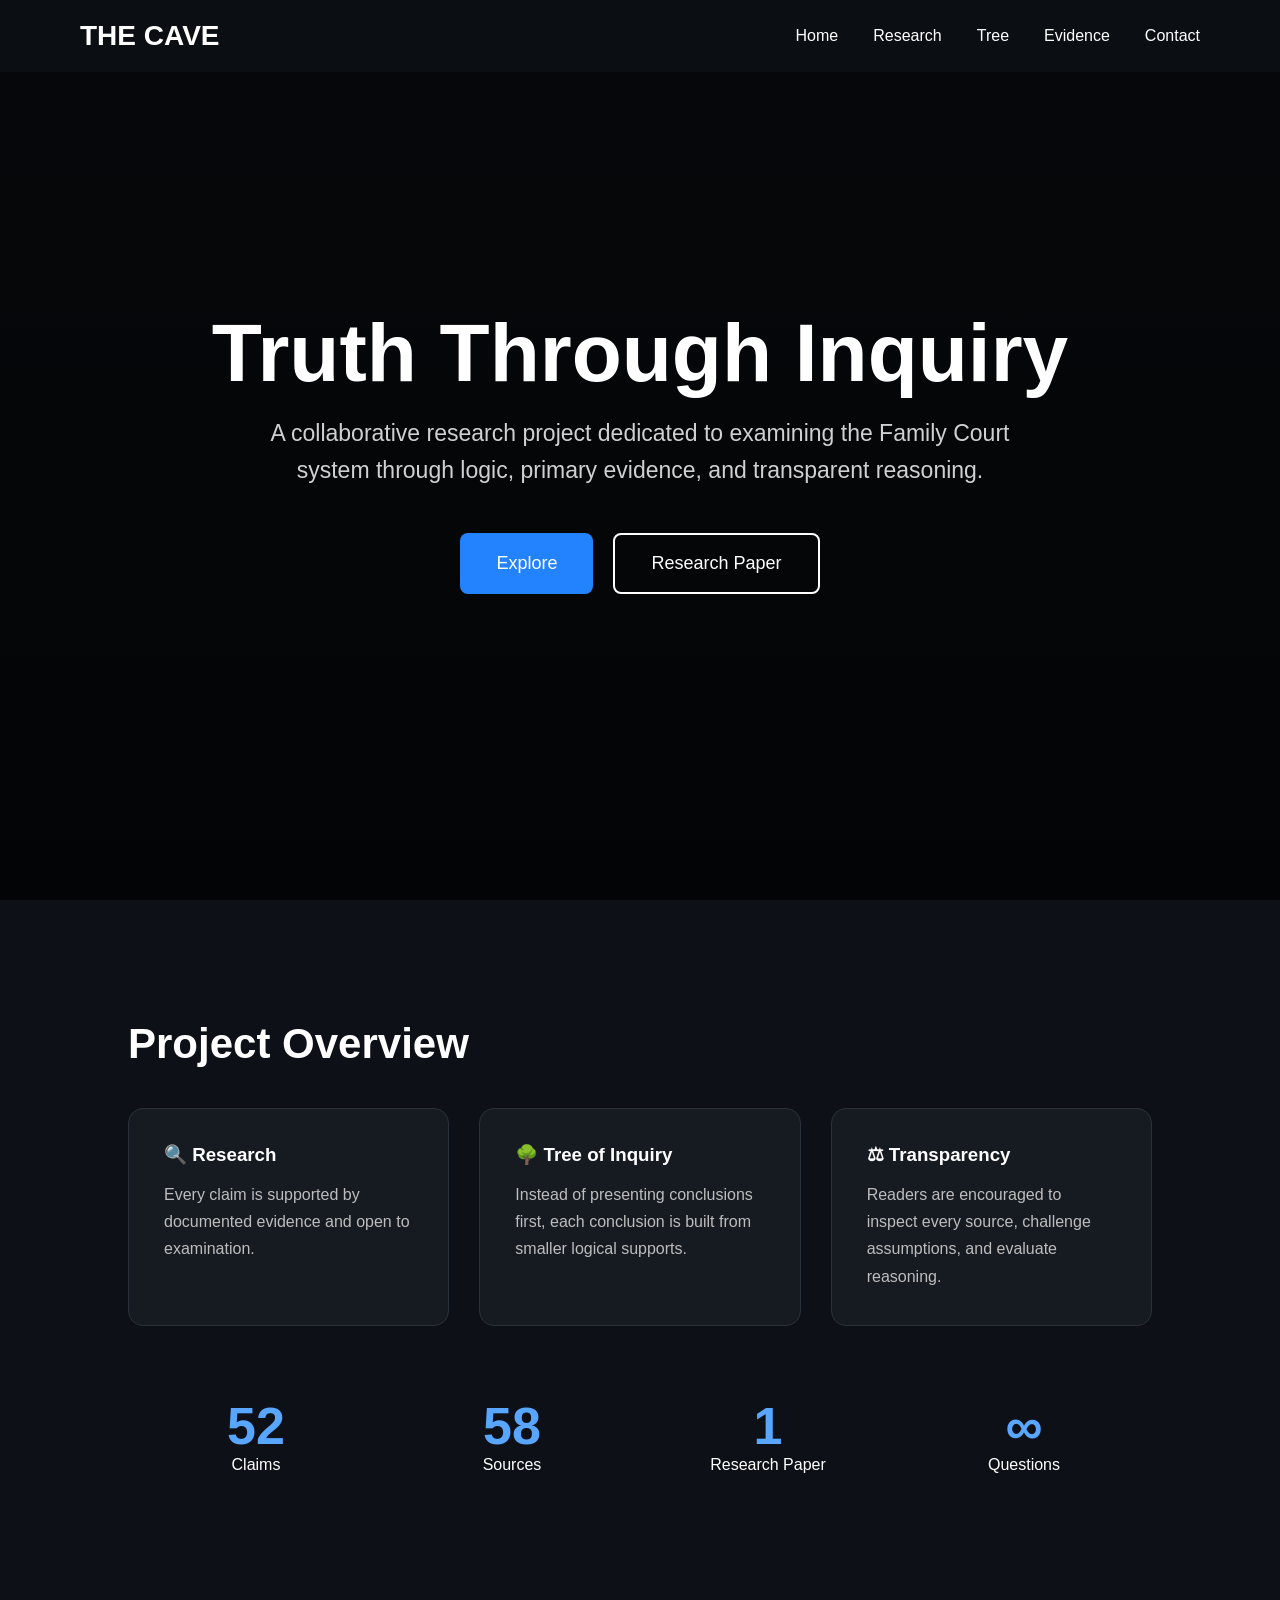
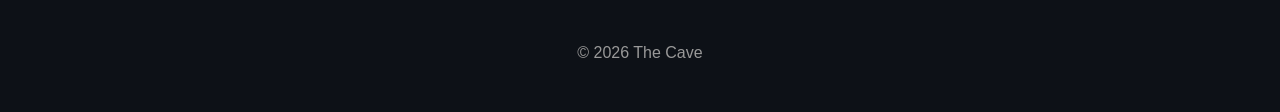
==== index.html @ 7bc32493 "Update index.html" ====
<!DOCTYPE html>
<html lang="en">
<head>

<meta charset="UTF-8">
<meta name="viewport" content="width=device-width, initial-scale=1.0">

<title>Allegory</title>

<style>

*{
    margin:0;
    padding:0;
    box-sizing:border-box;
}

body{
    background:#0d1117;
    color:white;
    font-family:Segoe UI, Arial, sans-serif;
}

nav{
    position:fixed;
    width:100%;
    top:0;
    left:0;
    padding:20px 80px;
    background:rgba(13,17,23,.85);
    backdrop-filter:blur(12px);
    display:flex;
    justify-content:space-between;
    align-items:center;
    z-index:100;
}

.logo{
    font-size:28px;
    font-weight:bold;
}

nav ul{
    list-style:none;
    display:flex;
    gap:35px;
}

nav a{
    color:white;
    text-decoration:none;
    transition:.3s;
}

nav a:hover{
    color:#58a6ff;
}

.hero{

    height:100vh;

    display:flex;
    flex-direction:column;

    justify-content:center;
    align-items:center;

    text-align:center;

    background:
    linear-gradient(rgba(0,0,0,.55),rgba(0,0,0,.75)),
    url("https://images.unsplash.com/photo-1500530855697-b586d89ba3ee?auto=format&fit=crop&w=1600&q=80");

    background-size:cover;
    background-position:center;

}

.hero h1{

    font-size:82px;

    margin-bottom:15px;

}

.hero p{

    max-width:800px;

    font-size:23px;

    color:#d0d0d0;

    line-height:1.6;

}

.buttons{

    margin-top:45px;

    display:flex;

    gap:20px;

}

button{

    padding:18px 36px;

    border:none;

    border-radius:8px;

    font-size:18px;

    cursor:pointer;

    transition:.25s;

}

.primary{

    background:#2383ff;

    color:white;

}

.primary:hover{

    background:#0d66d0;

}

.secondary{

    background:transparent;

    border:2px solid white;

    color:white;

}

.secondary:hover{

    background:white;

    color:black;

}

.section{

    padding:120px 10%;

}

.section h2{

    font-size:42px;

    margin-bottom:40px;

}

.cards{

    display:grid;

    grid-template-columns:repeat(auto-fit,minmax(280px,1fr));

    gap:30px;

}

.card{

    background:#161b22;

    padding:35px;

    border-radius:15px;

    transition:.25s;

    border:1px solid #2b313a;

}

.card:hover{

    transform:translateY(-8px);

    border-color:#58a6ff;

}

.card h3{

    margin-bottom:15px;

}

.card p{

    color:#bdbdbd;

    line-height:1.7;

}

.stats{

    margin-top:70px;

    display:grid;

    grid-template-columns:repeat(4,1fr);

    text-align:center;

}

.number{

    font-size:52px;

    color:#58a6ff;

    font-weight:bold;

}

footer{

    text-align:center;

    padding:50px;

    color:#999;

}

</style>

</head>

<body>

<nav>

<div class="logo">
THE CAVE
</div>

<ul>

<li><a href="#">Home</a></li>

<li><a href="#">Research</a></li>

<li><a href="#">Tree</a></li>

<li><a href="#">Evidence</a></li>

<li><a href="#">Contact</a></li>

</ul>

</nav>

<section class="hero">

<h1>Truth Through Inquiry</h1>

<p>

A collaborative research project dedicated to examining the Family Court system through logic,
primary evidence, and transparent reasoning.

</p>

<div class="buttons">

<button class="primary" onclick="scrollToSection()">
Explore
</button>

<button class="secondary" onclick="alert('Coming Soon!')">
Research Paper
</button>

</div>

</section>

<section class="section" id="about">

<h2>Project Overview</h2>

<div class="cards">

<div class="card">

<h3>🔍 Research</h3>

<p>

Every claim is supported by documented evidence and open to examination.

</p>

</div>

<div class="card">

<h3>🌳 Tree of Inquiry</h3>

<p>

Instead of presenting conclusions first, each conclusion is built from smaller logical supports.

</p>

</div>

<div class="card">

<h3>⚖ Transparency</h3>

<p>

Readers are encouraged to inspect every source, challenge assumptions, and evaluate reasoning.

</p>

</div>

</div>

<div class="stats">

<div>

<div class="number" id="claims">
0
</div>

Claims

</div>

<div>

<div class="number" id="sources">
0
</div>

Sources

</div>

<div>

<div class="number">
1
</div>

Research Paper

</div>

<div>

<div class="number">
∞
</div>

Questions

</div>

</div>

</section>

<footer>

© 2026 The Cave

</footer>

<script>

function scrollToSection(){

document.getElementById("about").scrollIntoView({

behavior:"smooth"

});

}

function animate(id,target){

let element=document.getElementById(id);

let count=0;

let interval=setInterval(function(){

count++;

element.innerHTML=count;

if(count>=target)

clearInterval(interval);

},25);

}

window.onload=function(){

animate("claims",52);

animate("sources",214);

}

</script>

</body>

</html>
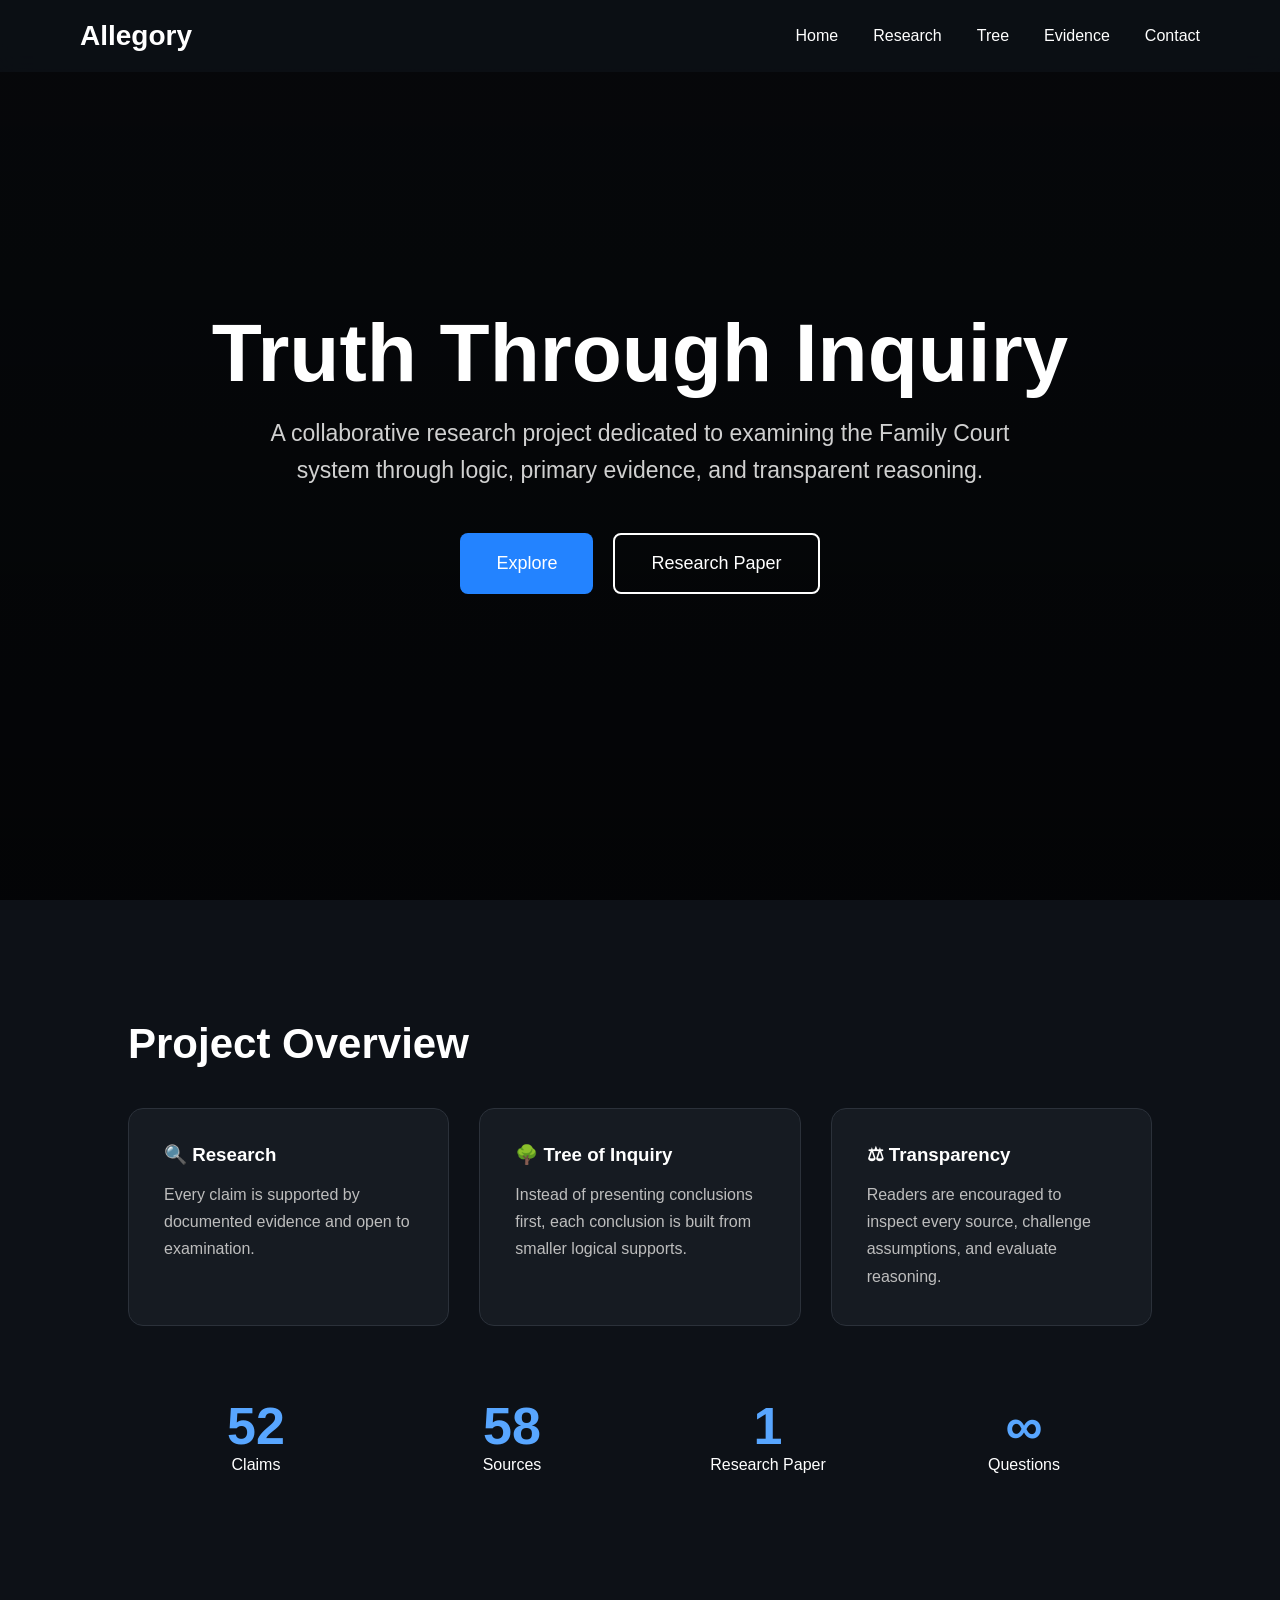
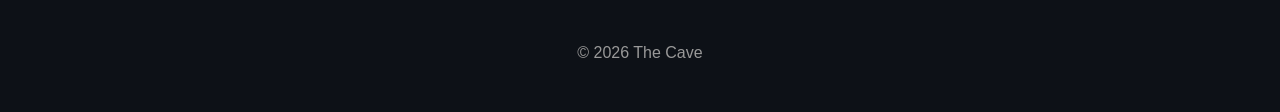
==== commit 5b882209: "Update index.html" ====
--- a/index.html
+++ b/index.html
@@ -256,7 +256,7 @@
 <nav>
 
 <div class="logo">
-THE CAVE
+Allegory
 </div>
 
 <ul>
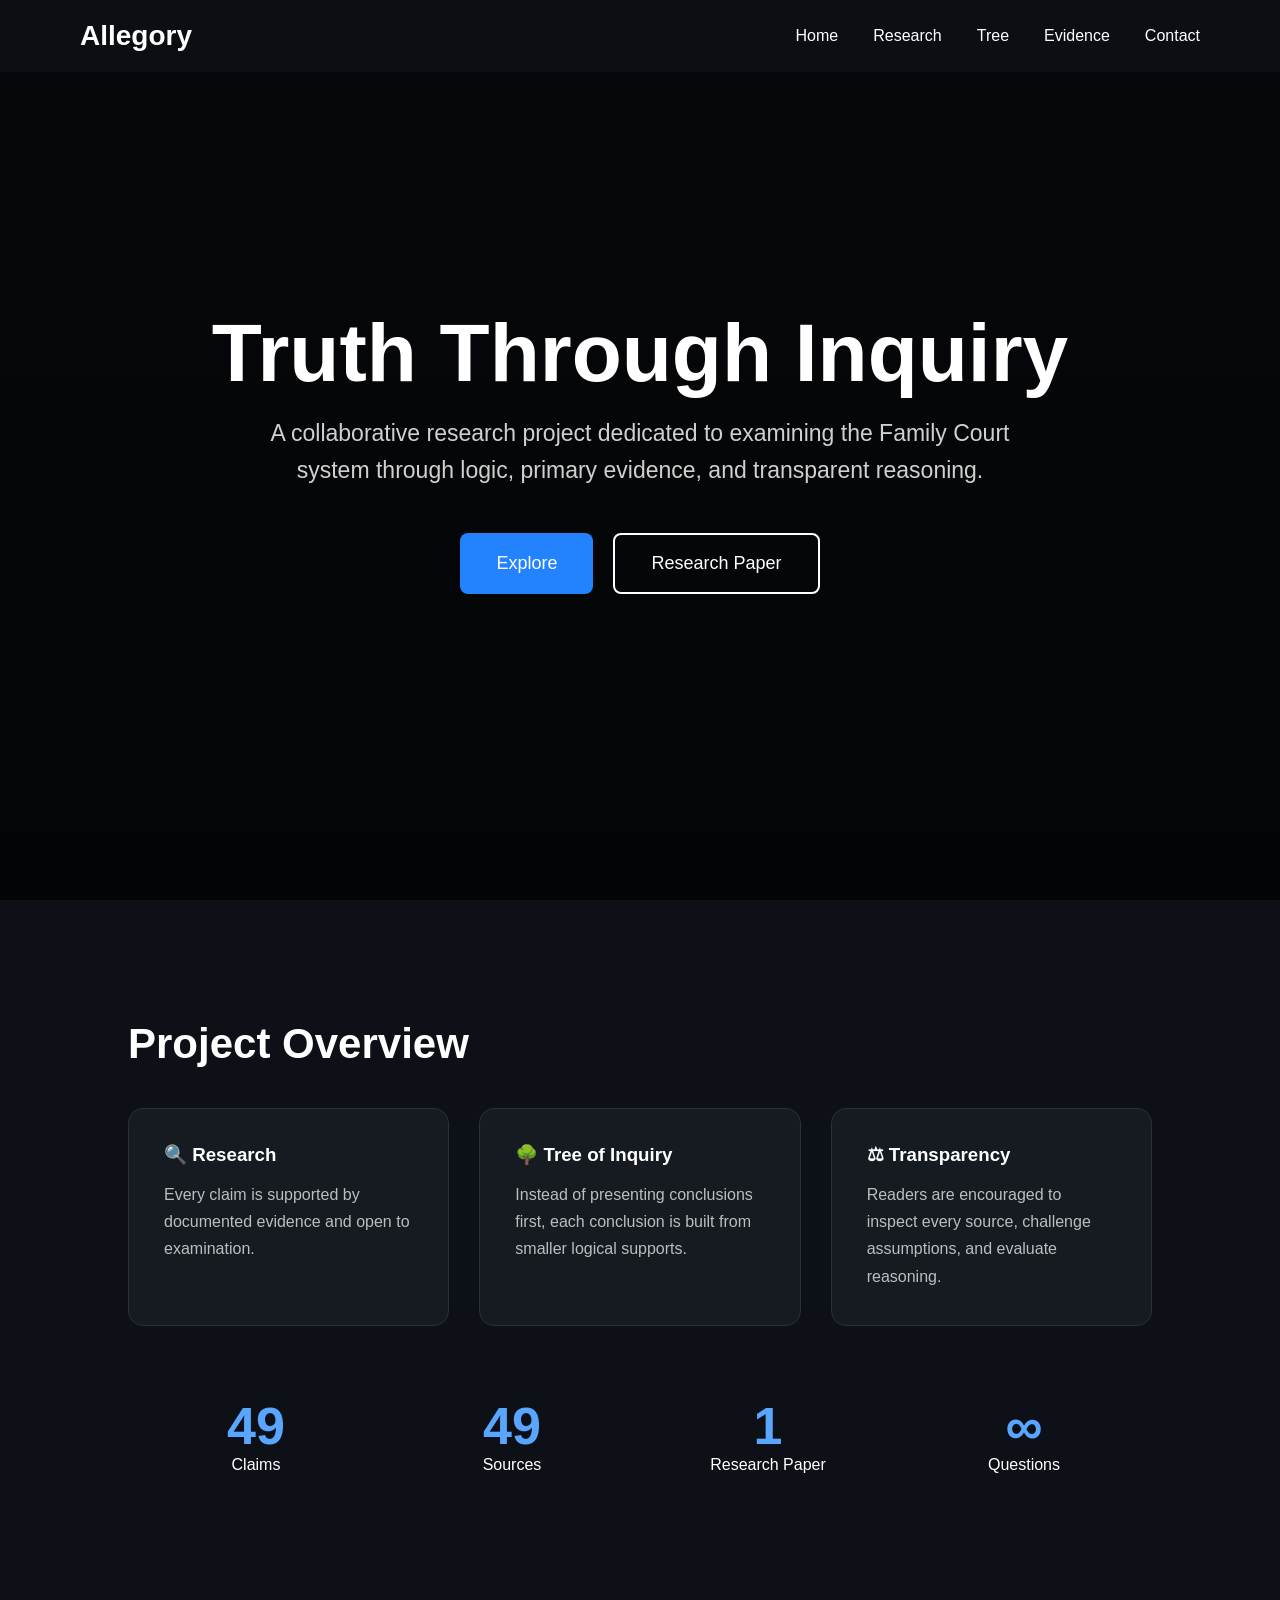
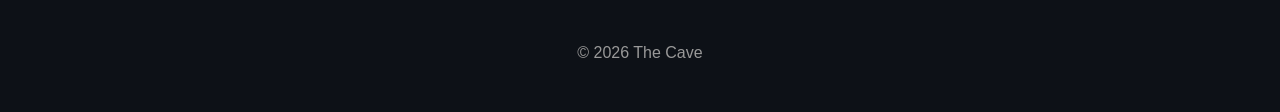
==== commit 782f451c: "Update index.html" ====
--- a/index.html
+++ b/index.html
@@ -265,7 +265,7 @@
 
 <li><a href="#">Research</a></li>
 
-<li><a href="#">Tree</a></li>
+<li><a href="tree.html">Tree</a></li>
 
 <li><a href="#">Evidence</a></li>
 
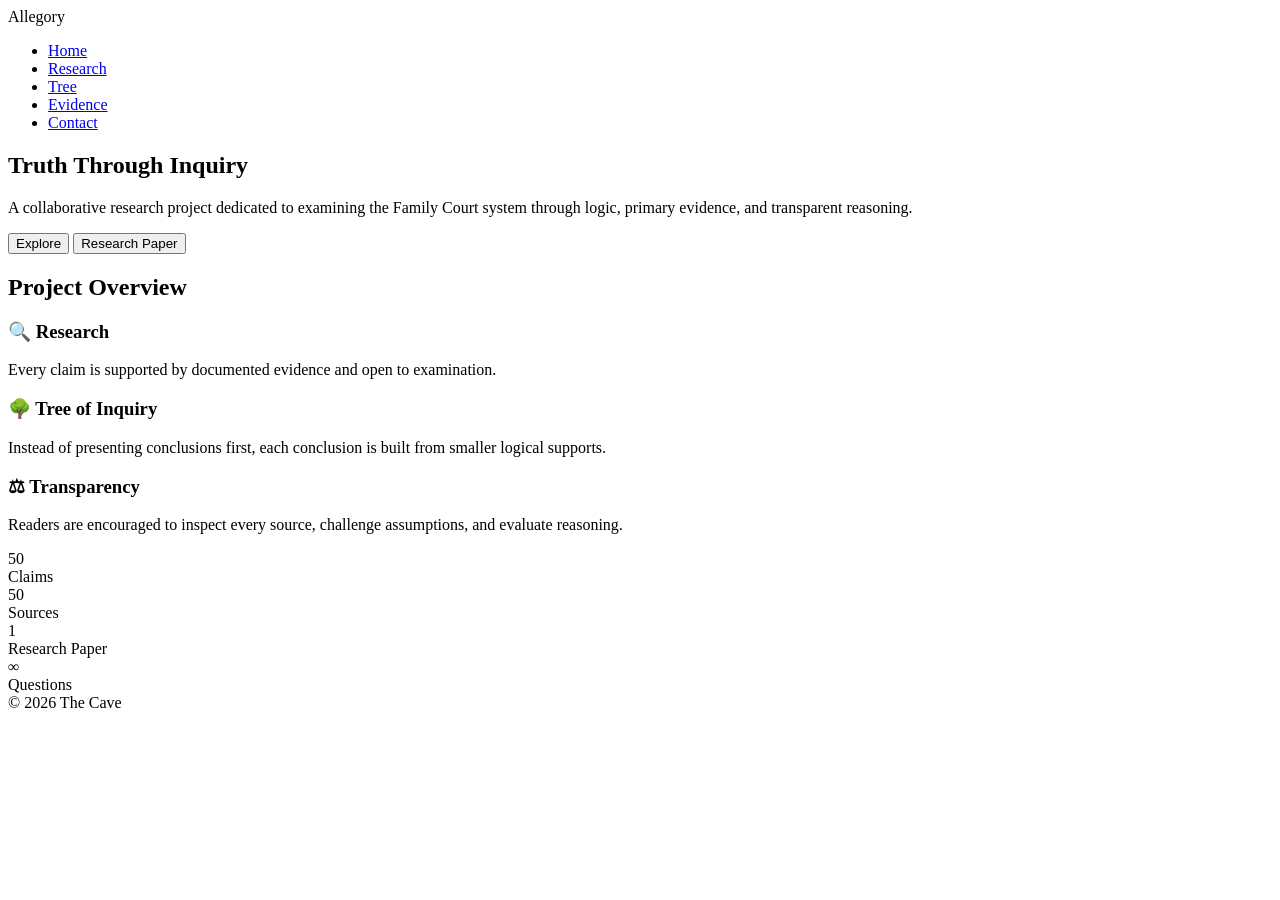
==== commit 08c4b095: "Update index.html" ====
--- a/index.html
+++ b/index.html
@@ -7,248 +7,6 @@
 
 <title>Allegory</title>
 
-<style>
-
-*{
-    margin:0;
-    padding:0;
-    box-sizing:border-box;
-}
-
-body{
-    background:#0d1117;
-    color:white;
-    font-family:Segoe UI, Arial, sans-serif;
-}
-
-nav{
-    position:fixed;
-    width:100%;
-    top:0;
-    left:0;
-    padding:20px 80px;
-    background:rgba(13,17,23,.85);
-    backdrop-filter:blur(12px);
-    display:flex;
-    justify-content:space-between;
-    align-items:center;
-    z-index:100;
-}
-
-.logo{
-    font-size:28px;
-    font-weight:bold;
-}
-
-nav ul{
-    list-style:none;
-    display:flex;
-    gap:35px;
-}
-
-nav a{
-    color:white;
-    text-decoration:none;
-    transition:.3s;
-}
-
-nav a:hover{
-    color:#58a6ff;
-}
-
-.hero{
-
-    height:100vh;
-
-    display:flex;
-    flex-direction:column;
-
-    justify-content:center;
-    align-items:center;
-
-    text-align:center;
-
-    background:
-    linear-gradient(rgba(0,0,0,.55),rgba(0,0,0,.75)),
-    url("https://images.unsplash.com/photo-1500530855697-b586d89ba3ee?auto=format&fit=crop&w=1600&q=80");
-
-    background-size:cover;
-    background-position:center;
-
-}
-
-.hero h1{
-
-    font-size:82px;
-
-    margin-bottom:15px;
-
-}
-
-.hero p{
-
-    max-width:800px;
-
-    font-size:23px;
-
-    color:#d0d0d0;
-
-    line-height:1.6;
-
-}
-
-.buttons{
-
-    margin-top:45px;
-
-    display:flex;
-
-    gap:20px;
-
-}
-
-button{
-
-    padding:18px 36px;
-
-    border:none;
-
-    border-radius:8px;
-
-    font-size:18px;
-
-    cursor:pointer;
-
-    transition:.25s;
-
-}
-
-.primary{
-
-    background:#2383ff;
-
-    color:white;
-
-}
-
-.primary:hover{
-
-    background:#0d66d0;
-
-}
-
-.secondary{
-
-    background:transparent;
-
-    border:2px solid white;
-
-    color:white;
-
-}
-
-.secondary:hover{
-
-    background:white;
-
-    color:black;
-
-}
-
-.section{
-
-    padding:120px 10%;
-
-}
-
-.section h2{
-
-    font-size:42px;
-
-    margin-bottom:40px;
-
-}
-
-.cards{
-
-    display:grid;
-
-    grid-template-columns:repeat(auto-fit,minmax(280px,1fr));
-
-    gap:30px;
-
-}
-
-.card{
-
-    background:#161b22;
-
-    padding:35px;
-
-    border-radius:15px;
-
-    transition:.25s;
-
-    border:1px solid #2b313a;
-
-}
-
-.card:hover{
-
-    transform:translateY(-8px);
-
-    border-color:#58a6ff;
-
-}
-
-.card h3{
-
-    margin-bottom:15px;
-
-}
-
-.card p{
-
-    color:#bdbdbd;
-
-    line-height:1.7;
-
-}
-
-.stats{
-
-    margin-top:70px;
-
-    display:grid;
-
-    grid-template-columns:repeat(4,1fr);
-
-    text-align:center;
-
-}
-
-.number{
-
-    font-size:52px;
-
-    color:#58a6ff;
-
-    font-weight:bold;
-
-}
-
-footer{
-
-    text-align:center;
-
-    padding:50px;
-
-    color:#999;
-
-}
-
-</style>
-
 </head>
 
 <body>
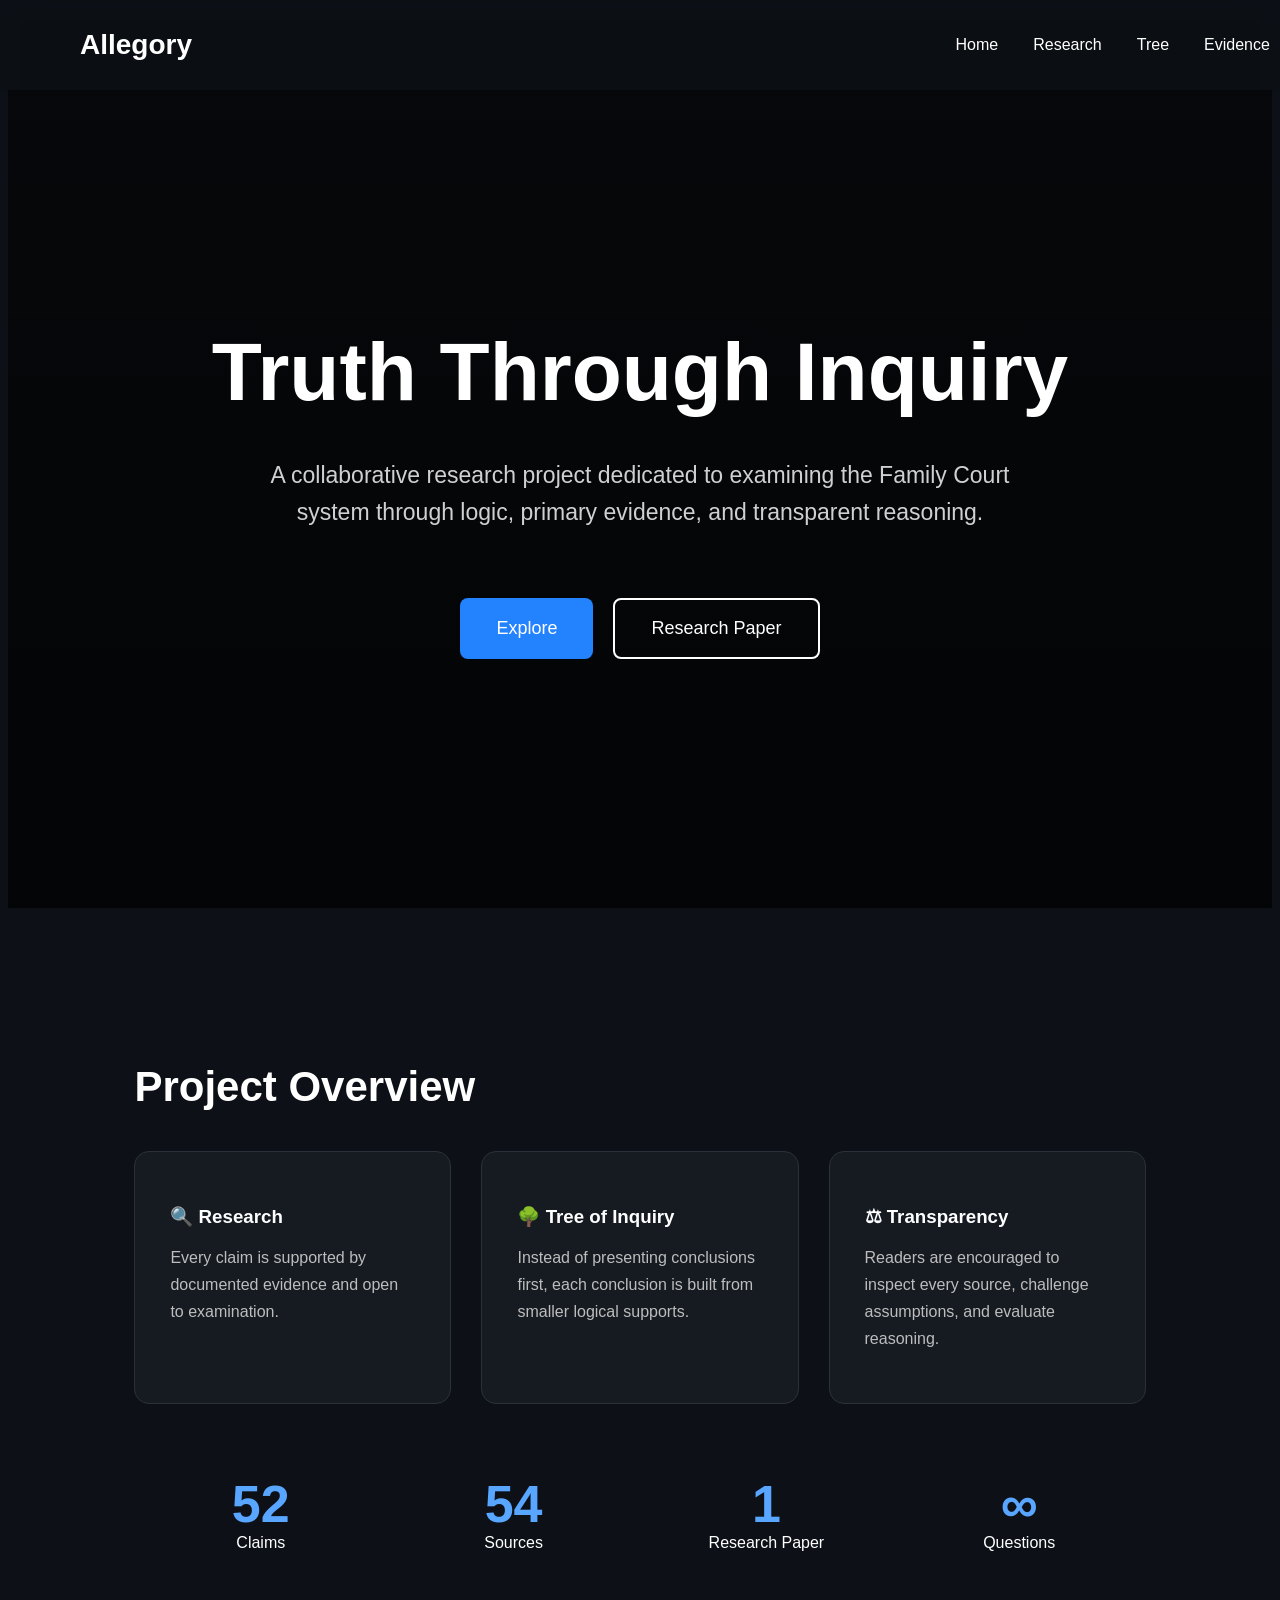
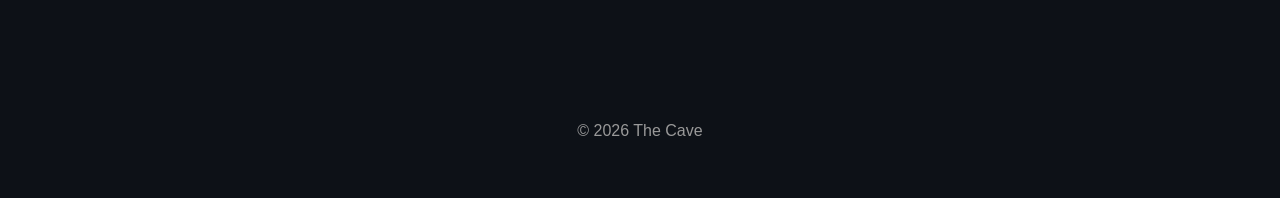
==== commit 2c7bea97: "Update index.html" ====
--- a/index.html
+++ b/index.html
@@ -7,6 +7,8 @@
 
 <title>Allegory</title>
 
+<link rel="stylesheet" href="style.css">
+
 </head>
 
 <body>
--- a/style.css
+++ b/style.css
@@ -0,0 +1,241 @@
+<style>
+
+*{
+    margin:0;
+    padding:0;
+    box-sizing:border-box;
+}
+
+body{
+    background:#0d1117;
+    color:white;
+    font-family:Segoe UI, Arial, sans-serif;
+}
+
+nav{
+    position:fixed;
+    width:100%;
+    top:0;
+    left:0;
+    padding:20px 80px;
+    background:rgba(13,17,23,.85);
+    backdrop-filter:blur(12px);
+    display:flex;
+    justify-content:space-between;
+    align-items:center;
+    z-index:100;
+}
+
+.logo{
+    font-size:28px;
+    font-weight:bold;
+}
+
+nav ul{
+    list-style:none;
+    display:flex;
+    gap:35px;
+}
+
+nav a{
+    color:white;
+    text-decoration:none;
+    transition:.3s;
+}
+
+nav a:hover{
+    color:#58a6ff;
+}
+
+.hero{
+
+    height:100vh;
+
+    display:flex;
+    flex-direction:column;
+
+    justify-content:center;
+    align-items:center;
+
+    text-align:center;
+
+    background:
+    linear-gradient(rgba(0,0,0,.55),rgba(0,0,0,.75)),
+    url("https://images.unsplash.com/photo-1500530855697-b586d89ba3ee?auto=format&fit=crop&w=1600&q=80");
+
+    background-size:cover;
+    background-position:center;
+
+}
+
+.hero h1{
+
+    font-size:82px;
+
+    margin-bottom:15px;
+
+}
+
+.hero p{
+
+    max-width:800px;
+
+    font-size:23px;
+
+    color:#d0d0d0;
+
+    line-height:1.6;
+
+}
+
+.buttons{
+
+    margin-top:45px;
+
+    display:flex;
+
+    gap:20px;
+
+}
+
+button{
+
+    padding:18px 36px;
+
+    border:none;
+
+    border-radius:8px;
+
+    font-size:18px;
+
+    cursor:pointer;
+
+    transition:.25s;
+
+}
+
+.primary{
+
+    background:#2383ff;
+
+    color:white;
+
+}
+
+.primary:hover{
+
+    background:#0d66d0;
+
+}
+
+.secondary{
+
+    background:transparent;
+
+    border:2px solid white;
+
+    color:white;
+
+}
+
+.secondary:hover{
+
+    background:white;
+
+    color:black;
+
+}
+
+.section{
+
+    padding:120px 10%;
+
+}
+
+.section h2{
+
+    font-size:42px;
+
+    margin-bottom:40px;
+
+}
+
+.cards{
+
+    display:grid;
+
+    grid-template-columns:repeat(auto-fit,minmax(280px,1fr));
+
+    gap:30px;
+
+}
+
+.card{
+
+    background:#161b22;
+
+    padding:35px;
+
+    border-radius:15px;
+
+    transition:.25s;
+
+    border:1px solid #2b313a;
+
+}
+
+.card:hover{
+
+    transform:translateY(-8px);
+
+    border-color:#58a6ff;
+
+}
+
+.card h3{
+
+    margin-bottom:15px;
+
+}
+
+.card p{
+
+    color:#bdbdbd;
+
+    line-height:1.7;
+
+}
+
+.stats{
+
+    margin-top:70px;
+
+    display:grid;
+
+    grid-template-columns:repeat(4,1fr);
+
+    text-align:center;
+
+}
+
+.number{
+
+    font-size:52px;
+
+    color:#58a6ff;
+
+    font-weight:bold;
+
+}
+
+footer{
+
+    text-align:center;
+
+    padding:50px;
+
+    color:#999;
+
+}
+
+</style>
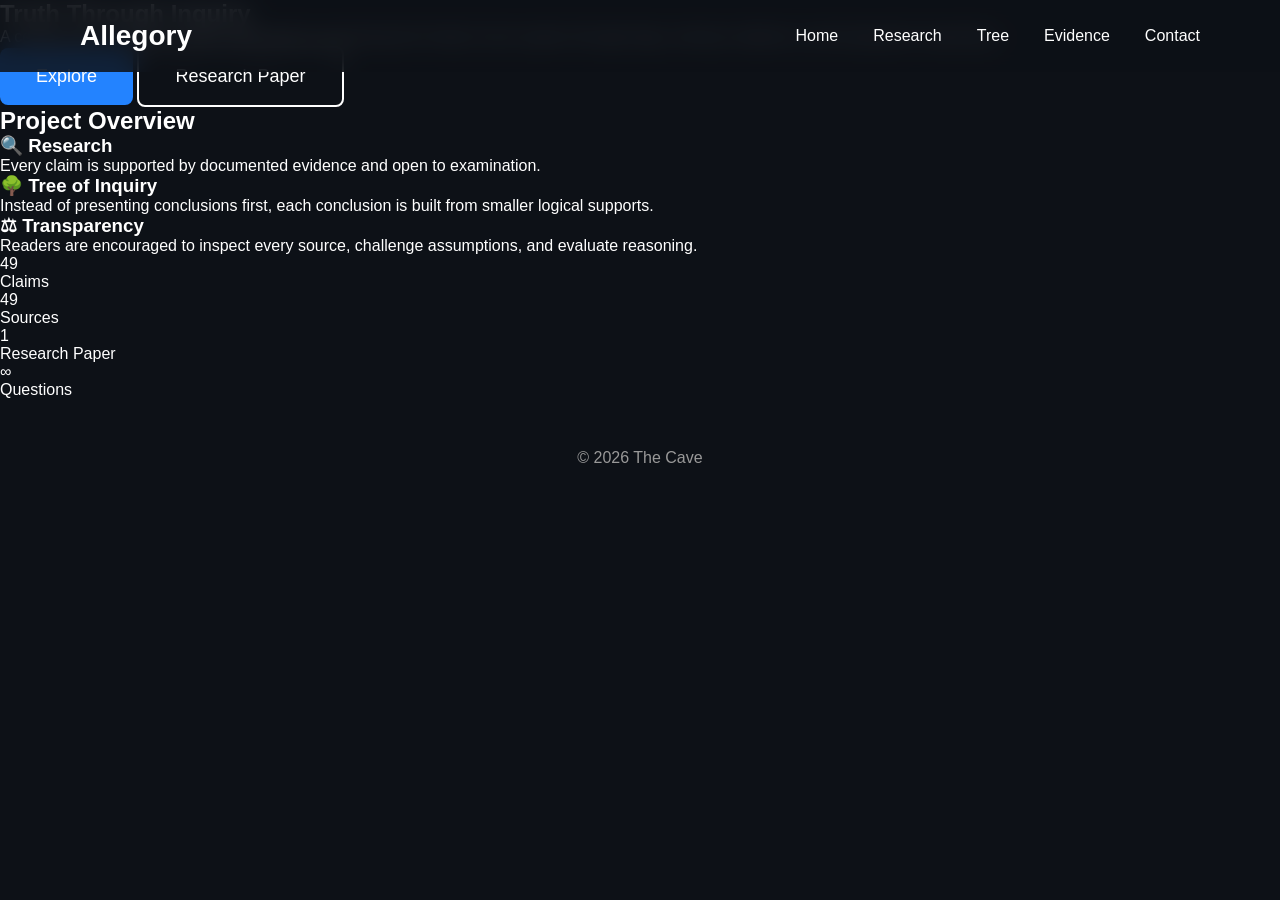
==== commit 91dd4451: "Update index.html" ====
--- a/index.html
+++ b/index.html
@@ -7,7 +7,7 @@
 
 <title>Allegory</title>
 
-<link rel="stylesheet" href="style.css">
+<link rel="stylesheet" href="css/style.css">
 
 </head>
 
--- a/css/style.css
+++ b/css/style.css
@@ -0,0 +1,110 @@
+*{
+    margin:0;
+    padding:0;
+    box-sizing:border-box;
+}
+
+body{
+    background:#0d1117;
+    color:white;
+    font-family:Segoe UI, Arial, sans-serif;
+}
+
+/* ---------- Navigation ---------- */
+
+nav{
+    position:fixed;
+    width:100%;
+    top:0;
+    left:0;
+    padding:20px 80px;
+    background:rgba(13,17,23,.85);
+    backdrop-filter:blur(12px);
+    display:flex;
+    justify-content:space-between;
+    align-items:center;
+    z-index:100;
+}
+
+.logo{
+    font-size:28px;
+    font-weight:bold;
+}
+
+nav ul{
+    list-style:none;
+    display:flex;
+    gap:35px;
+}
+
+nav a{
+    color:white;
+    text-decoration:none;
+    transition:.3s;
+}
+
+nav a:hover{
+    color:#58a6ff;
+}
+
+/* ---------- Shared Buttons ---------- */
+
+button{
+
+    padding:18px 36px;
+
+    border:none;
+
+    border-radius:8px;
+
+    font-size:18px;
+
+    cursor:pointer;
+
+    transition:.25s;
+
+}
+
+.primary{
+
+    background:#2383ff;
+
+    color:white;
+
+}
+
+.primary:hover{
+
+    background:#0d66d0;
+
+}
+
+.secondary{
+
+    background:transparent;
+
+    border:2px solid white;
+
+    color:white;
+
+}
+
+.secondary:hover{
+
+    background:white;
+
+    color:black;
+
+}
+
+/* ---------- Footer ---------- */
+
+footer{
+
+    text-align:center;
+
+    padding:50px;
+
+    color:#999;
+
+}
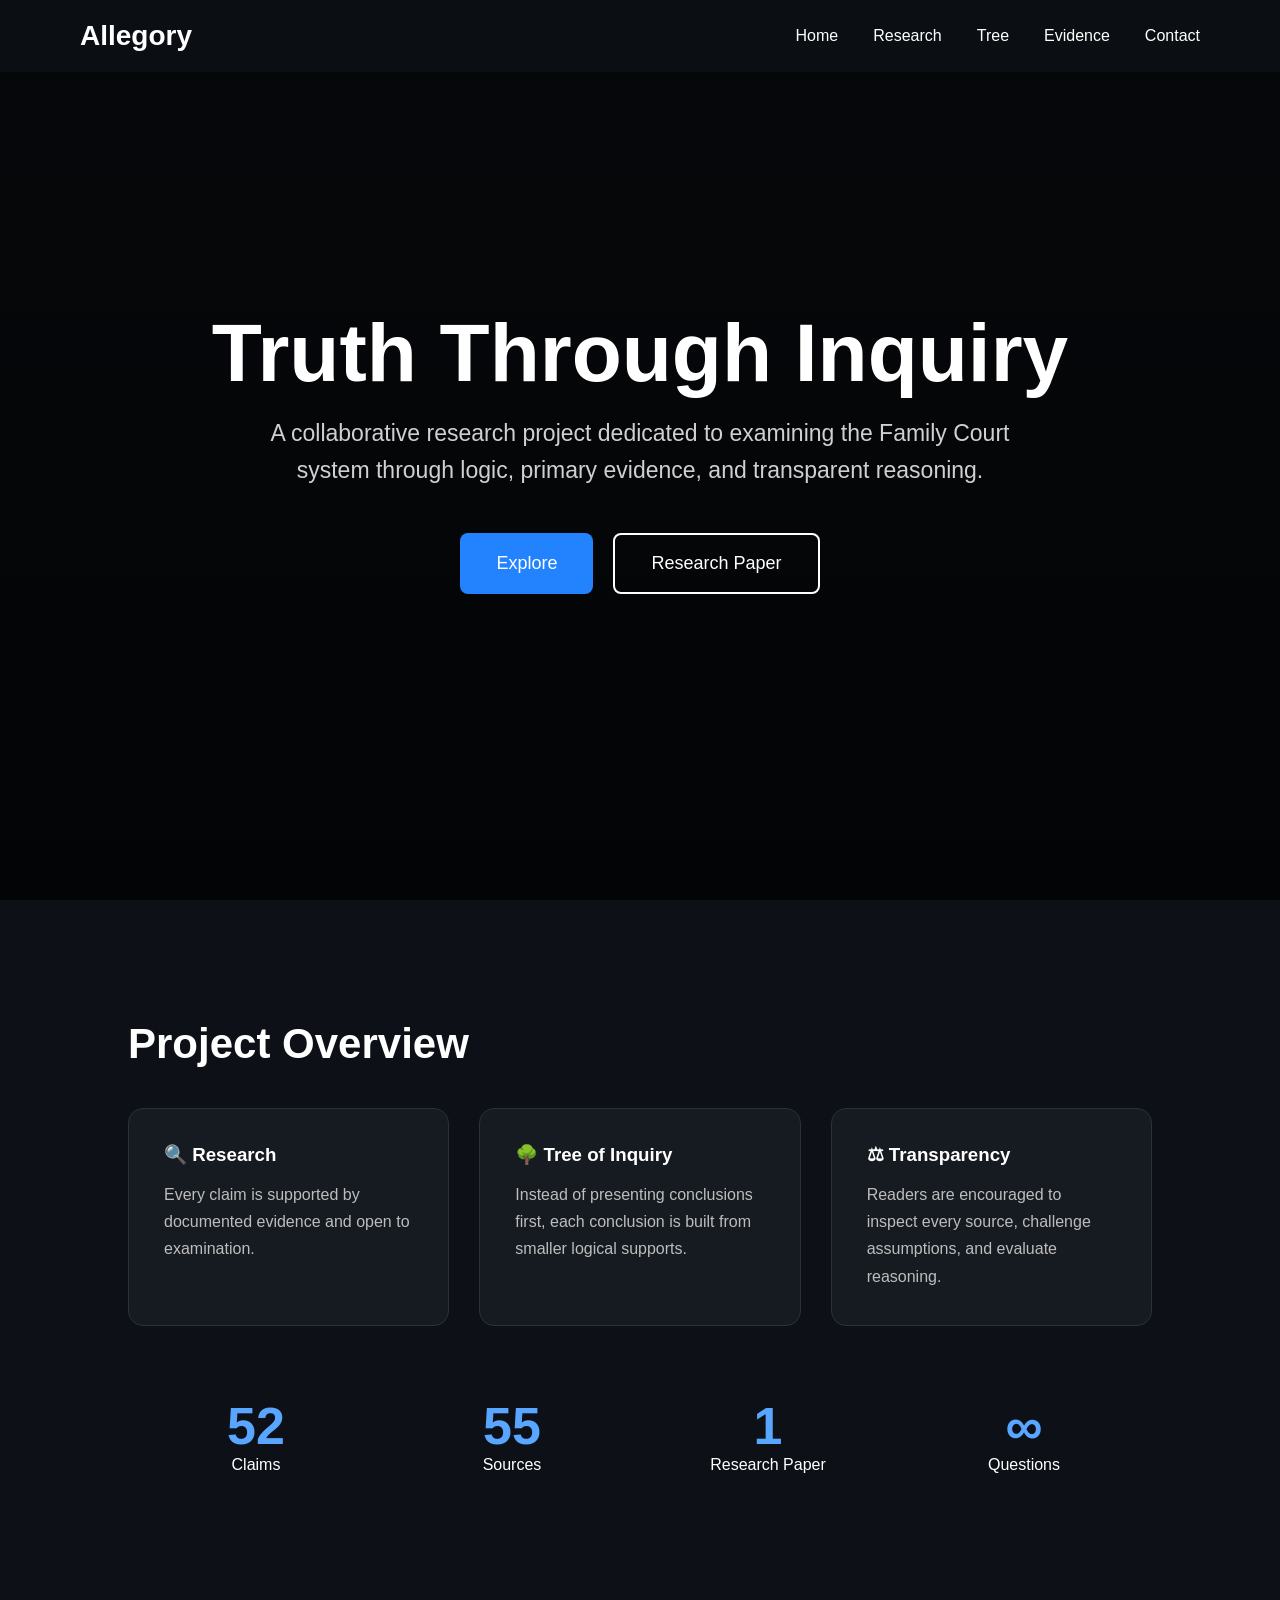
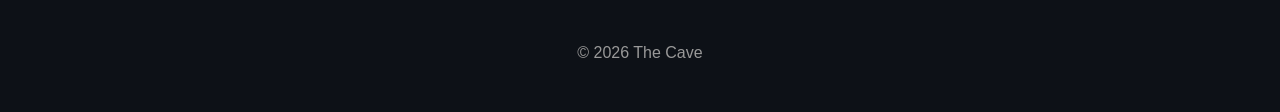
==== commit cc304a34: "Update index.html" ====
--- a/index.html
+++ b/index.html
@@ -23,7 +23,7 @@
 
 <li><a href="#">Home</a></li>
 
-<li><a href="#">Research</a></li>
+<li><a href="research.html">Research</a></li>
 
 <li><a href="tree.html">Tree</a></li>
 
--- a/css/style.css
+++ b/css/style.css
@@ -108,3 +108,169 @@
     color:#999;
 
 }
+
+/* ---------- Hero Section ---------- */
+
+.hero{
+
+    height:100vh;
+
+    display:flex;
+    flex-direction:column;
+
+    justify-content:center;
+    align-items:center;
+
+    text-align:center;
+
+    background:
+    linear-gradient(rgba(0,0,0,.55),rgba(0,0,0,.75)),
+    url("https://images.unsplash.com/photo-1500530855697-b586d89ba3ee?auto=format&fit=crop&w=1600&q=80");
+
+    background-size:cover;
+    background-position:center;
+
+}
+
+.hero h1{
+
+    font-size:82px;
+
+    margin-bottom:15px;
+
+}
+
+.hero p{
+
+    max-width:800px;
+
+    font-size:23px;
+
+    color:#d0d0d0;
+
+    line-height:1.6;
+
+}
+
+/* ---------- Homepage Buttons ---------- */
+
+.buttons{
+
+    margin-top:45px;
+
+    display:flex;
+
+    gap:20px;
+
+}
+
+/* ---------- Sections ---------- */
+
+.section{
+
+    padding:120px 10%;
+
+}
+
+.section h2{
+
+    font-size:42px;
+
+    margin-bottom:40px;
+
+}
+
+/* ---------- Cards ---------- */
+
+.cards{
+
+    display:grid;
+
+    grid-template-columns:repeat(auto-fit,minmax(280px,1fr));
+
+    gap:30px;
+
+}
+
+.card{
+
+    background:#161b22;
+
+    padding:35px;
+
+    border-radius:15px;
+
+    transition:.25s;
+
+    border:1px solid #2b313a;
+
+}
+
+.card:hover{
+
+    transform:translateY(-8px);
+
+    border-color:#58a6ff;
+
+}
+
+.card h3{
+
+    margin-bottom:15px;
+
+}
+
+.card p{
+
+    color:#bdbdbd;
+
+    line-height:1.7;
+
+}
+
+/* ---------- Statistics ---------- */
+
+.stats{
+
+    margin-top:70px;
+
+    display:grid;
+
+    grid-template-columns:repeat(4,1fr);
+
+    text-align:center;
+
+}
+
+.number{
+
+    font-size:52px;
+
+    color:#58a6ff;
+
+    font-weight:bold;
+
+}
+
+/* ---------- Shared Typography ---------- */
+
+h1{
+    font-size:56px;
+    margin-bottom:15px;
+}
+
+h2{
+    margin-bottom:10px;
+}
+
+h3{
+    margin-bottom:10px;
+}
+
+p{
+    line-height:1.6;
+}
+
+main{
+    min-height:100vh;
+}
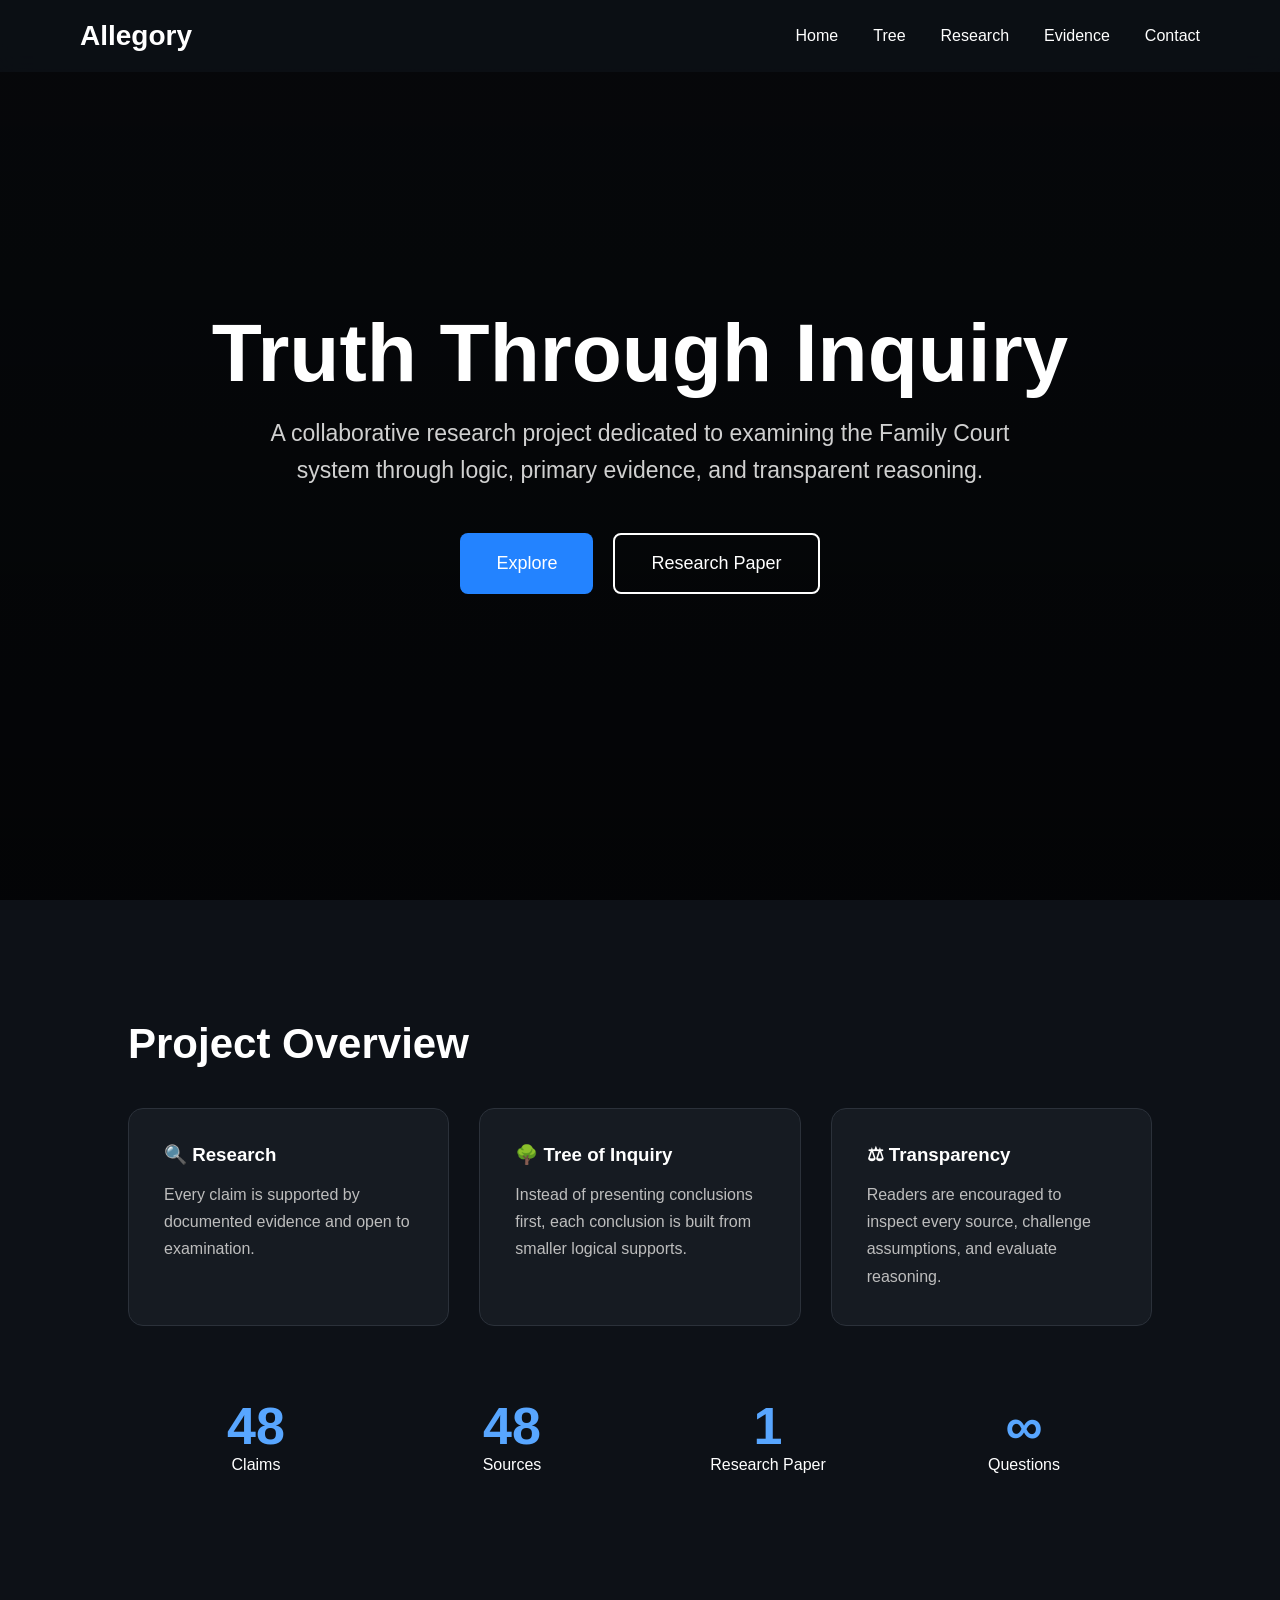
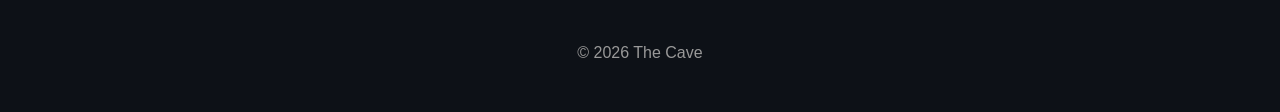
==== commit 9fc13fa8: "Update index.html" ====
--- a/index.html
+++ b/index.html
@@ -22,10 +22,9 @@
 <ul>
 
 <li><a href="#">Home</a></li>
+<li><a href="tree.html">Tree</a></li>
 
 <li><a href="research.html">Research</a></li>
-
-<li><a href="tree.html">Tree</a></li>
 
 <li><a href="#">Evidence</a></li>
 
